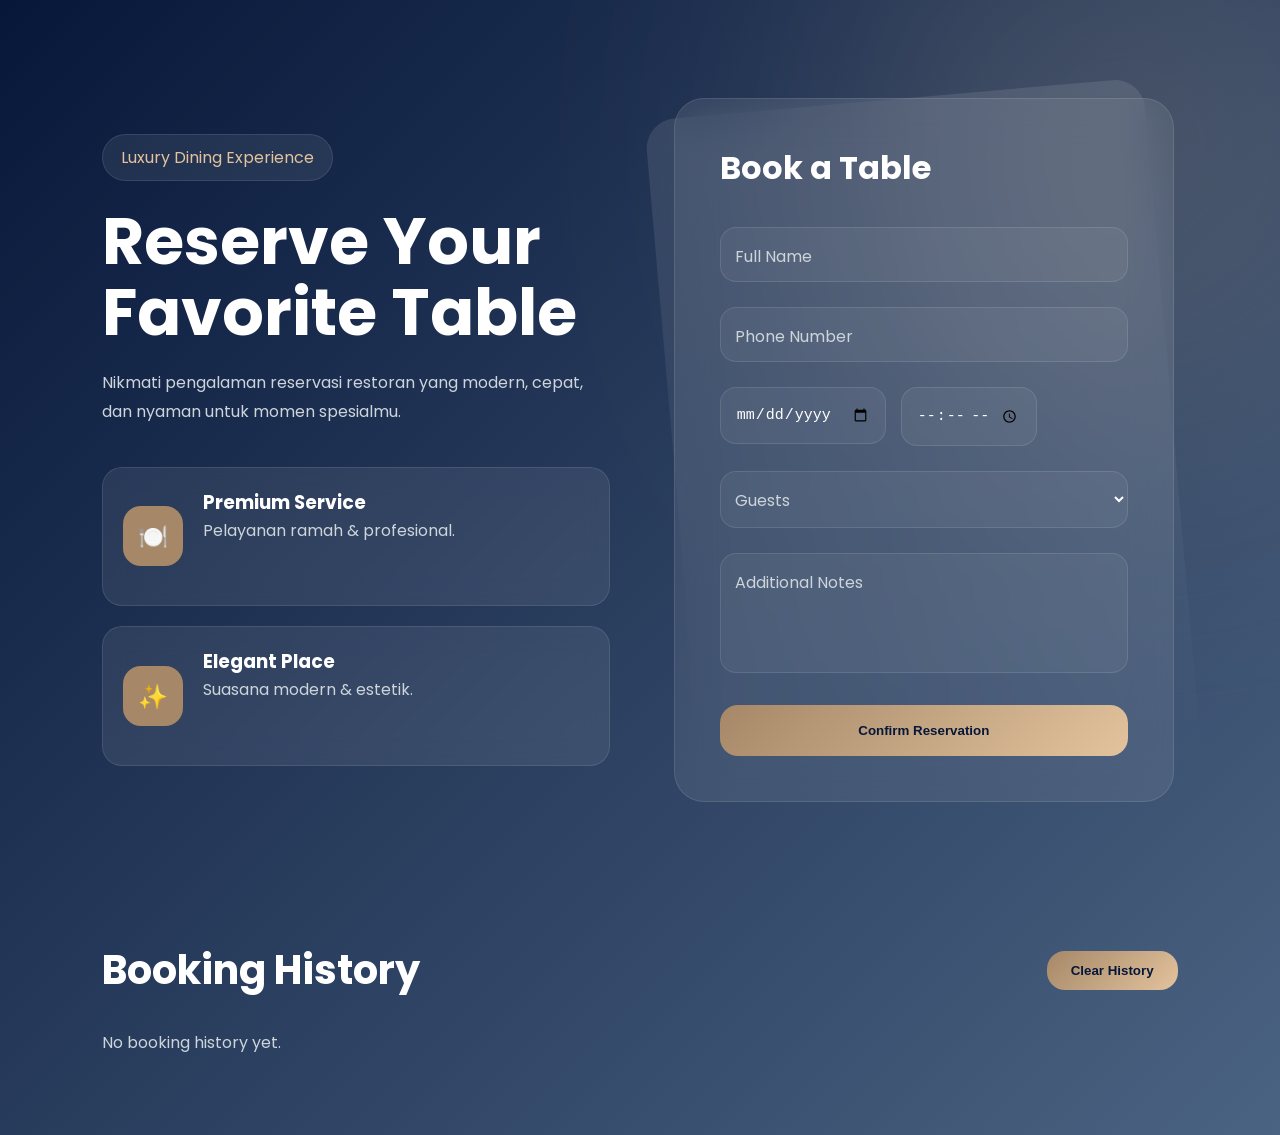
==== bookingSatwika.html @ 6aaa4e7f "Add files via upload" ====
<!DOCTYPE html>
<html lang="id">
<head>
  <meta charset="UTF-8" />
  <meta name="viewport" content="width=device-width, initial-scale=1.0"/>
  <title>Restaurant Booking</title>

  <link rel="stylesheet" href="styleSatwika.css">

  <link rel="preconnect" href="https://fonts.googleapis.com">
  <link rel="preconnect" href="https://fonts.gstatic.com" crossorigin>

  <link href="https://fonts.googleapis.com/css2?family=Poppins:wght@300;400;500;600;700&display=swap" rel="stylesheet">
</head>
<body>

  <div class="background-blur"></div>

  <section class="booking-section">

    <!-- LEFT CONTENT -->
    <div class="booking-info">

      <span class="tag">Luxury Dining Experience</span>

      <h1>
        Reserve Your <br>
        Favorite Table
      </h1>

      <p>
        Nikmati pengalaman reservasi restoran yang modern,
        cepat, dan nyaman untuk momen spesialmu.
      </p>

      <div class="features">

        <div class="feature-card">
          <div class="icon">🍽️</div>

          <div>
            <h3>Premium Service</h3>
            <p>Pelayanan ramah & profesional.</p>
          </div>
        </div>

        <div class="feature-card">
          <div class="icon">✨</div>

          <div>
            <h3>Elegant Place</h3>
            <p>Suasana modern & estetik.</p>
          </div>
        </div>

      </div>
    </div>

    <!-- FORM -->
    <div class="booking-form-container">

      <div class="glass-effect"></div>

      <form class="booking-form" id="bookingForm">

        <h2>Book a Table</h2>

        <div class="input-group">
          <input type="text" id="name" required>
          <label>Full Name</label>
        </div>

        <div class="input-group">
          <input type="tel" id="phone" required>
          <label>Phone Number</label>
        </div>

        <div class="row">

          <div class="input-group">
            <input type="date" id="date" required>
          </div>

          <div class="input-group">
            <input type="time" id="time" required>
          </div>

        </div>

        <div class="input-group">

          <select id="guests" required>
            <option value="" disabled selected hidden></option>
            <option>1 Person</option>
            <option>2 People</option>
            <option>3 People</option>
            <option>4 People</option>
            <option>5+ People</option>
          </select>

          <label>Guests</label>

        </div>

        <div class="input-group">
          <textarea id="notes" required></textarea>
          <label>Additional Notes</label>
        </div>

        <button type="submit" class="booking-btn">
          Confirm Reservation
        </button>

        <div class="success-message" id="successMessage">
          Reservation Successfully Sent ✨
        </div>

      </form>
    </div>

  </section>

  <!-- HISTORY -->
  <section class="history-section">

    <div class="history-header">

      <h2>Booking History</h2>

      <button id="clearHistory">
        Clear History
      </button>

    </div>

    <div class="history-container" id="bookingHistory">

      <p class="empty-message">
        No booking history yet.
      </p>

    </div>

  </section>

  <script src="jsSatwika.js"></script>

</body>
</html>
---- styleSatwika.css ----
*{
  margin:0;
  padding:0;
  box-sizing:border-box;
}

body{
  font-family:'Poppins',sans-serif;
  background:linear-gradient(135deg,#071739,#4B6382);
  min-height:100vh;
  overflow-x:hidden;
  color:white;
  position:relative;
}

/* BLUR */
.background-blur{
  position:absolute;
  width:500px;
  height:500px;
  background:#E3C39D;
  border-radius:50%;
  filter:blur(160px);
  opacity:.25;
  top:-100px;
  right:-100px;
}

/* SECTION */
.booking-section{
  width:100%;
  min-height:100vh;

  display:flex;
  justify-content:center;
  align-items:center;
  gap:60px;

  padding:60px 8%;
}

/* LEFT */
.booking-info{
  flex:1;
}

.tag{
  display:inline-block;

  padding:10px 18px;

  background:rgba(255,255,255,.08);

  border:1px solid rgba(255,255,255,.1);

  border-radius:999px;

  color:#E3C39D;

  margin-bottom:25px;
}

.booking-info h1{
  font-size:65px;
  line-height:1.1;
  margin-bottom:20px;
}

.booking-info p{
  max-width:500px;
  line-height:1.8;
  color:#CDD5DB;
  margin-bottom:40px;
}

.features{
  display:flex;
  flex-direction:column;
  gap:20px;
}

.feature-card{
  display:flex;
  align-items:center;
  gap:20px;

  background:rgba(255,255,255,.08);

  border:1px solid rgba(255,255,255,.1);

  padding:20px;

  border-radius:20px;

  backdrop-filter:blur(12px);

  transition:.4s;
}

.feature-card:hover{
  transform:translateY(-5px);
}

.icon{
  width:60px;
  height:60px;

  display:flex;
  justify-content:center;
  align-items:center;

  background:#A68868;

  border-radius:18px;

  font-size:24px;
}

/* FORM */
.booking-form-container{
  flex:1;
  position:relative;
  display:flex;
  justify-content:center;
}

.glass-effect{
  position:absolute;

  width:100%;
  max-width:500px;
  height:100%;

  border-radius:30px;

  background:linear-gradient(
    180deg,
    rgba(255,255,255,.1),
    transparent
  );

  transform:rotate(-5deg);
}

.booking-form{
  width:100%;
  max-width:500px;

  background:rgba(255,255,255,.08);

  border:1px solid rgba(255,255,255,.1);

  backdrop-filter:blur(20px);

  border-radius:30px;

  padding:45px;

  position:relative;
  z-index:2;

  transition:.2s;
}

.booking-form h2{
  margin-bottom:35px;
  font-size:32px;
}

/* INPUT */
.input-group{
  position:relative;
  margin-bottom:25px;
}

.input-group input,
.input-group textarea,
.input-group select{
  width:100%;

  padding:18px 15px;

  background:rgba(255,255,255,.05);

  border:1px solid rgba(255,255,255,.1);

  border-radius:16px;

  outline:none;

  color:white;
  font-size:15px;
}

.input-group textarea{
  height:120px;
  resize:none;
}

.input-group label{
  position:absolute;
  left:15px;
  top:17px;

  color:#CDD5DB;

  pointer-events:none;

  transition:.3s;
}

.input-group input:focus + label,
.input-group input:valid + label,
.input-group textarea:focus + label,
.input-group textarea:valid + label,
.input-group select:focus + label,
.input-group select:valid + label{

  top:-10px;
  left:12px;

  padding:2px 10px;

  background:#071739;

  border-radius:20px;

  color:#E3C39D;

  font-size:12px;
}

.row{
  display:flex;
  gap:15px;
}

/* BUTTON */
.booking-btn,
#clearHistory{
  border:none;

  padding:18px;

  border-radius:18px;

  width:100%;

  cursor:pointer;

  background:linear-gradient(
    135deg,
    #A68868,
    #E3C39D
  );

  color:#071739;

  font-weight:600;

  transition:.4s;
}

.booking-btn:hover,
#clearHistory:hover{
  transform:translateY(-4px);
}

.success-message{
  margin-top:20px;

  padding:14px;

  border-radius:14px;

  text-align:center;

  background:rgba(255,255,255,.08);

  border:1px solid rgba(255,255,255,.1);

  display:none;
}

/* HISTORY */
.history-section{
  padding:40px 8% 80px;
}

.history-header{
  display:flex;
  justify-content:space-between;
  align-items:center;

  margin-bottom:30px;
}

.history-header h2{
  font-size:40px;
}

#clearHistory{
  width:auto;
  padding:12px 24px;
}

.history-container{
  display:grid;

  grid-template-columns:
  repeat(auto-fit,minmax(280px,1fr));

  gap:25px;
}

.history-card{
  background:rgba(255,255,255,.08);

  border:1px solid rgba(255,255,255,.1);

  border-radius:25px;

  backdrop-filter:blur(12px);

  padding:25px;

  transition:.4s;
}

.history-card:hover{
  transform:translateY(-6px);
}

.history-card h3{
  color:#E3C39D;
  margin-bottom:15px;
}

.history-card p{
  margin-bottom:10px;
  color:#CDD5DB;
}

.empty-message{
  color:#CDD5DB;
}

/* RESPONSIVE */
@media(max-width:992px){

  .booking-section{
    flex-direction:column;
  }

  .booking-info h1{
    font-size:48px;
  }

}

@media(max-width:600px){

  .row,
  .history-header{
    flex-direction:column;
  }

  .booking-info h1{
    font-size:38px;
  }

}
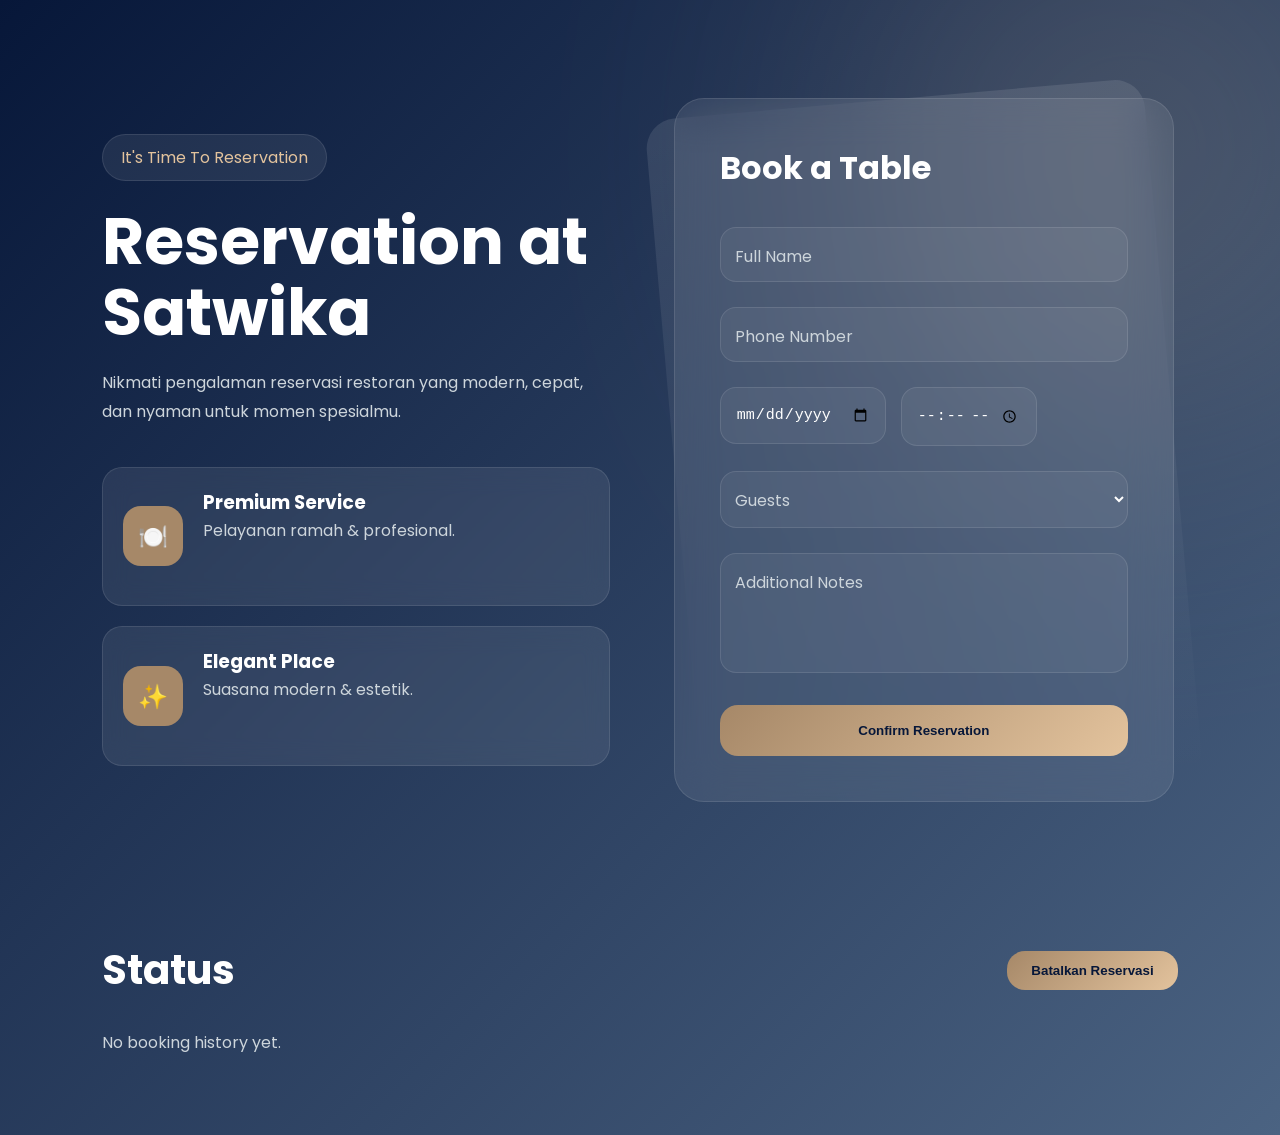
==== commit b87d7e09: "Modify booking page text and button labels Updated booking page content and labels." ====
--- a/bookingSatwika.html
+++ b/bookingSatwika.html
@@ -21,11 +21,11 @@
     <!-- LEFT CONTENT -->
     <div class="booking-info">
 
-      <span class="tag">Luxury Dining Experience</span>
+      <span class="tag">It's Time To Reservation</span>
 
       <h1>
-        Reserve Your <br>
-        Favorite Table
+        Reservation at <br>
+        Satwika
       </h1>
 
       <p>
@@ -125,10 +125,10 @@
 
     <div class="history-header">
 
-      <h2>Booking History</h2>
+      <h2>Status</h2>
 
       <button id="clearHistory">
-        Clear History
+        Batalkan Reservasi
       </button>
 
     </div>
@@ -146,4 +146,4 @@
   <script src="jsSatwika.js"></script>
 
 </body>
-</html>+</html>
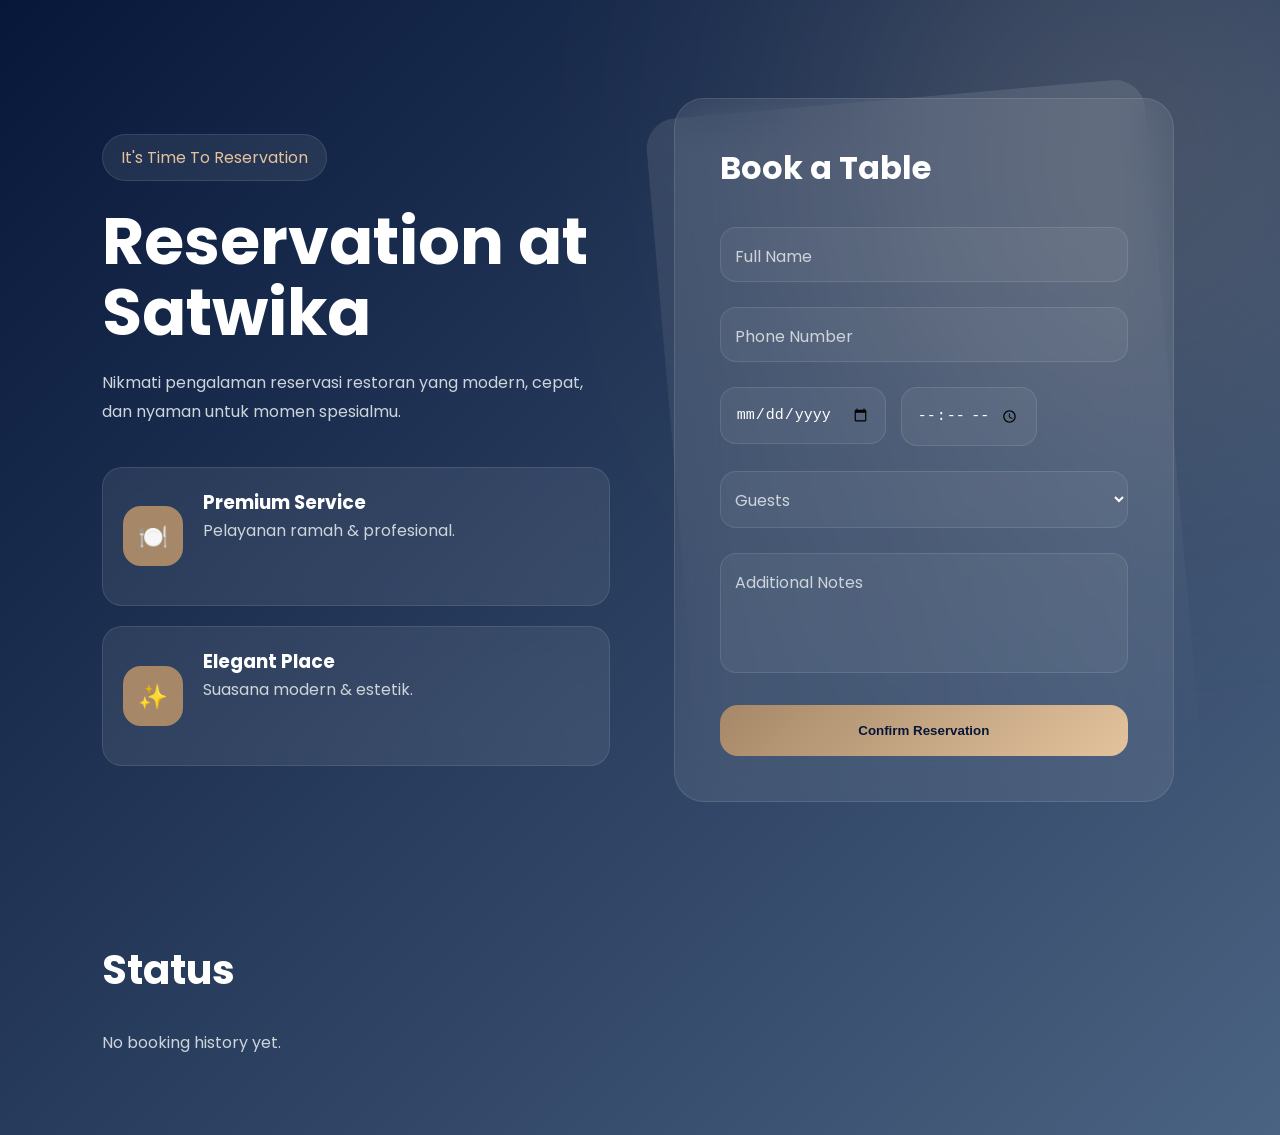
==== commit 6dda4c7c: "Update bookingSatwika.html" ====
--- a/bookingSatwika.html
+++ b/bookingSatwika.html
@@ -88,14 +88,20 @@
         </div>
 
         <div class="input-group">
-
+          
           <select id="guests" required>
             <option value="" disabled selected hidden></option>
-            <option>1 Person</option>
-            <option>2 People</option>
-            <option>3 People</option>
-            <option>4 People</option>
-            <option>5+ People</option>
+            <option value="1">1 Person</option>
+            <option value="2">2 People</option>
+            <option value="3">3 People</option>
+            <option value="4">4 People</option>
+            <option value="5">5 People</option>
+            <option value="6">6 People</option>
+            <option value="7">7 People</option>
+            <option value="8">8 People</option>
+            <option value="9">9 People</option>
+            <option value="10">10 People</option>
+            <option value="11">11+ People</option>
           </select>
 
           <label>Guests</label>
@@ -127,10 +133,6 @@
 
       <h2>Status</h2>
 
-      <button id="clearHistory">
-        Batalkan Reservasi
-      </button>
-
     </div>
 
     <div class="history-container" id="bookingHistory">
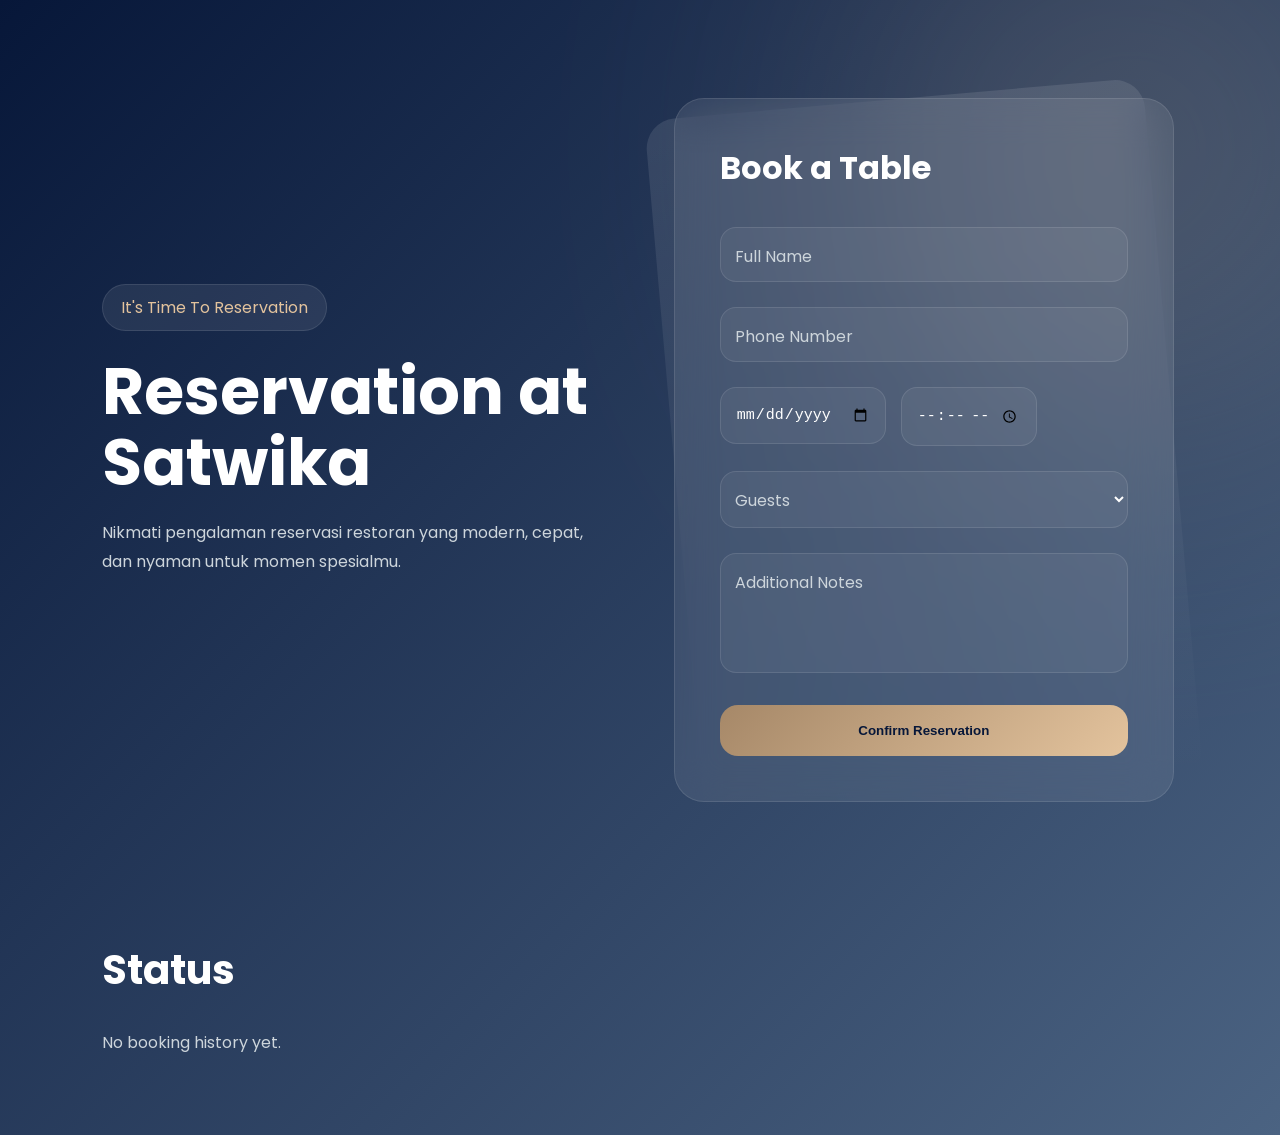
==== commit 0a66c82d: "Update bookingSatwika.html" ====
--- a/bookingSatwika.html
+++ b/bookingSatwika.html
@@ -33,27 +33,6 @@
         cepat, dan nyaman untuk momen spesialmu.
       </p>
 
-      <div class="features">
-
-        <div class="feature-card">
-          <div class="icon">🍽️</div>
-
-          <div>
-            <h3>Premium Service</h3>
-            <p>Pelayanan ramah & profesional.</p>
-          </div>
-        </div>
-
-        <div class="feature-card">
-          <div class="icon">✨</div>
-
-          <div>
-            <h3>Elegant Place</h3>
-            <p>Suasana modern & estetik.</p>
-          </div>
-        </div>
-
-      </div>
     </div>
 
     <!-- FORM -->
--- a/styleSatwika.css
+++ b/styleSatwika.css
@@ -73,49 +73,6 @@
   margin-bottom:40px;
 }
 
-.features{
-  display:flex;
-  flex-direction:column;
-  gap:20px;
-}
-
-.feature-card{
-  display:flex;
-  align-items:center;
-  gap:20px;
-
-  background:rgba(255,255,255,.08);
-
-  border:1px solid rgba(255,255,255,.1);
-
-  padding:20px;
-
-  border-radius:20px;
-
-  backdrop-filter:blur(12px);
-
-  transition:.4s;
-}
-
-.feature-card:hover{
-  transform:translateY(-5px);
-}
-
-.icon{
-  width:60px;
-  height:60px;
-
-  display:flex;
-  justify-content:center;
-  align-items:center;
-
-  background:#A68868;
-
-  border-radius:18px;
-
-  font-size:24px;
-}
-
 /* FORM */
 .booking-form-container{
   flex:1;
@@ -176,6 +133,7 @@
 .input-group input,
 .input-group textarea,
 .input-group select{
+
   width:100%;
 
   padding:18px 15px;
@@ -190,6 +148,25 @@
 
   color:white;
   font-size:15px;
+}
+
+.input-group select{
+  cursor:pointer;
+  color:white;
+}
+
+.input-group select:focus{
+  color:black;
+}
+
+.input-group select option{
+  background:white;
+  color:black;
+}
+
+.input-group select option:checked{
+  background:#A68868;
+  color:#071739;
 }
 
 .input-group textarea{
@@ -236,8 +213,7 @@
 }
 
 /* BUTTON */
-.booking-btn,
-#clearHistory{
+.booking-btn{
   border:none;
 
   padding:18px;
@@ -261,8 +237,7 @@
   transition:.4s;
 }
 
-.booking-btn:hover,
-#clearHistory:hover{
+.booking-btn:hover{
   transform:translateY(-4px);
 }
 
@@ -280,6 +255,37 @@
   border:1px solid rgba(255,255,255,.1);
 
   display:none;
+}
+
+.cancel-btn{
+  border:none;
+
+  padding:14px;
+
+  border-radius:14px;
+
+  width:100%;
+
+  cursor:pointer;
+
+  margin-top:15px;
+
+  background:linear-gradient(
+    135deg,
+    crimson,
+    #A68868,
+    #E3C39D
+  );
+
+  color:black;
+
+  font-weight:600;
+
+  transition:.4s;
+}
+
+.cancel-btn:hover{
+  transform:translateY(-4px);
 }
 
 /* HISTORY */
@@ -299,10 +305,6 @@
   font-size:40px;
 }
 
-#clearHistory{
-  width:auto;
-  padding:12px 24px;
-}
 
 .history-container{
   display:grid;
@@ -369,4 +371,4 @@
     font-size:38px;
   }
 
-}+}
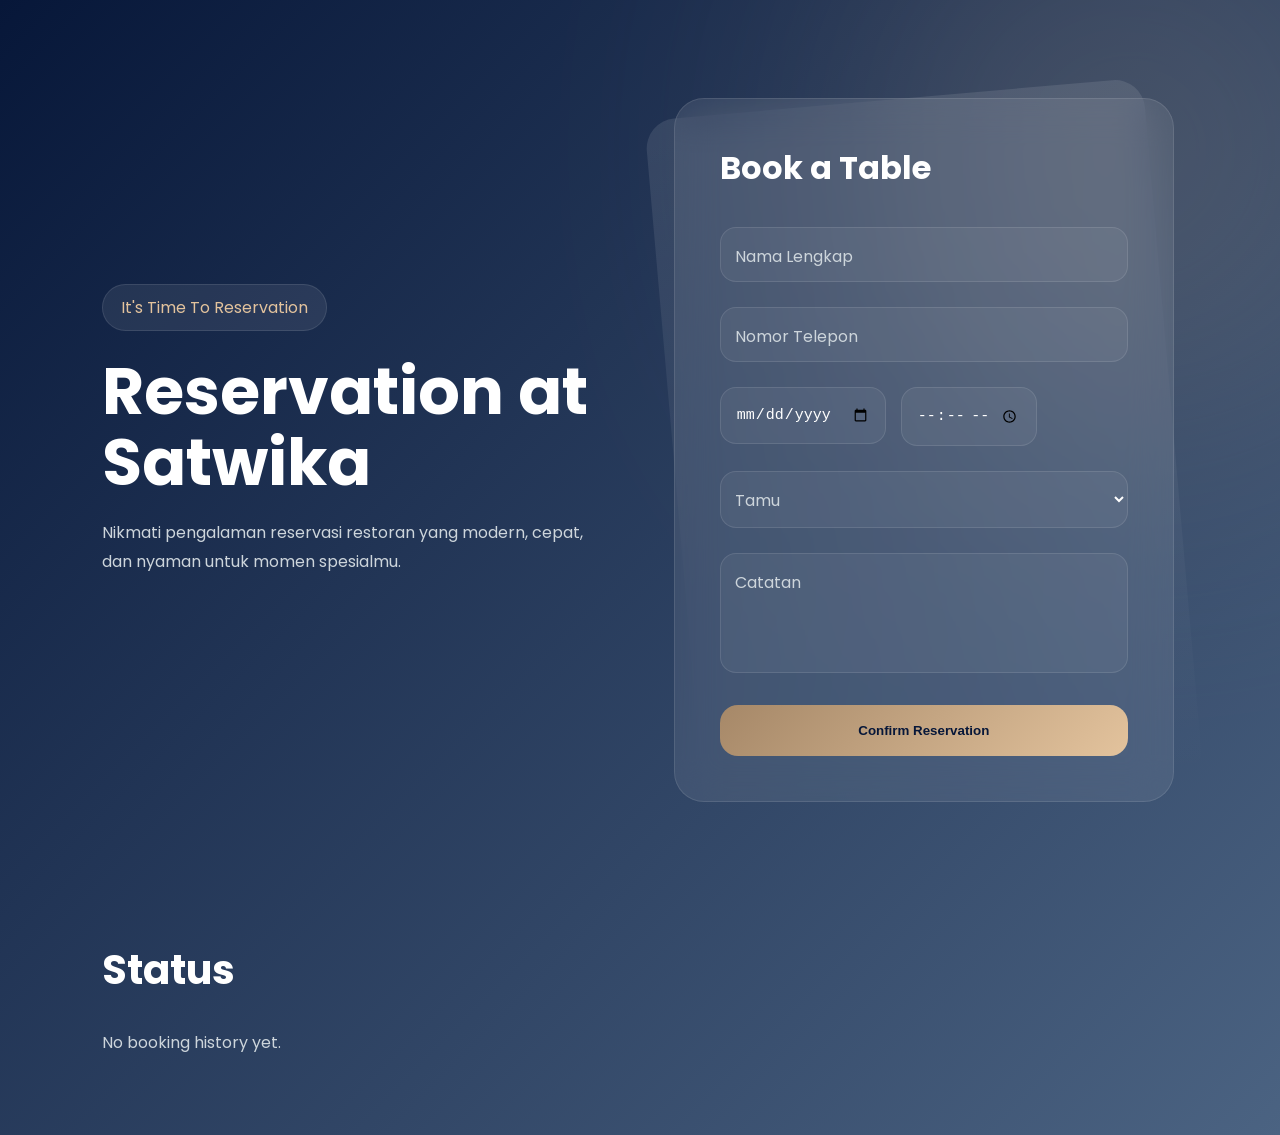
==== commit 6aefee58: "Update bookingSatwika.html" ====
--- a/bookingSatwika.html
+++ b/bookingSatwika.html
@@ -46,12 +46,12 @@
 
         <div class="input-group">
           <input type="text" id="name" required>
-          <label>Full Name</label>
+          <label>Nama Lengkap</label>
         </div>
 
         <div class="input-group">
           <input type="tel" id="phone" required>
-          <label>Phone Number</label>
+          <label>Nomor Telepon</label>
         </div>
 
         <div class="row">
@@ -83,13 +83,13 @@
             <option value="11">11+ People</option>
           </select>
 
-          <label>Guests</label>
+          <label>Tamu</label>
 
         </div>
 
         <div class="input-group">
           <textarea id="notes" required></textarea>
-          <label>Additional Notes</label>
+          <label>Catatan</label>
         </div>
 
         <button type="submit" class="booking-btn">
@@ -97,7 +97,7 @@
         </button>
 
         <div class="success-message" id="successMessage">
-          Reservation Successfully Sent ✨
+          Reservasi berhasil ✨
         </div>
 
       </form>
@@ -117,7 +117,7 @@
     <div class="history-container" id="bookingHistory">
 
       <p class="empty-message">
-        No booking history yet.
+        Belum ada riwayat booking.
       </p>
 
     </div>
--- a/styleSatwika.css
+++ b/styleSatwika.css
@@ -213,7 +213,8 @@
 }
 
 /* BUTTON */
-.booking-btn{
+.booking-btn,
+.cancel-btn{
   border:none;
 
   padding:18px;
@@ -228,19 +229,27 @@
     135deg,
     #A68868,
     #E3C39D
-  );
-
-  color:#071739;
+  ) !important;
+
+  color:#071739 !important;
 
   font-weight:600;
 
   transition:.4s;
 }
 
-.booking-btn:hover{
+.booking-btn:hover,
+.cancel-btn:hover{
   transform:translateY(-4px);
 }
 
+.cancel-btn{
+  margin-top:15px;
+}
+
+.cancel-btn{
+  margin-top:15px;
+}
 .success-message{
   margin-top:20px;
 
@@ -255,37 +264,6 @@
   border:1px solid rgba(255,255,255,.1);
 
   display:none;
-}
-
-.cancel-btn{
-  border:none;
-
-  padding:14px;
-
-  border-radius:14px;
-
-  width:100%;
-
-  cursor:pointer;
-
-  margin-top:15px;
-
-  background:linear-gradient(
-    135deg,
-    crimson,
-    #A68868,
-    #E3C39D
-  );
-
-  color:black;
-
-  font-weight:600;
-
-  transition:.4s;
-}
-
-.cancel-btn:hover{
-  transform:translateY(-4px);
 }
 
 /* HISTORY */
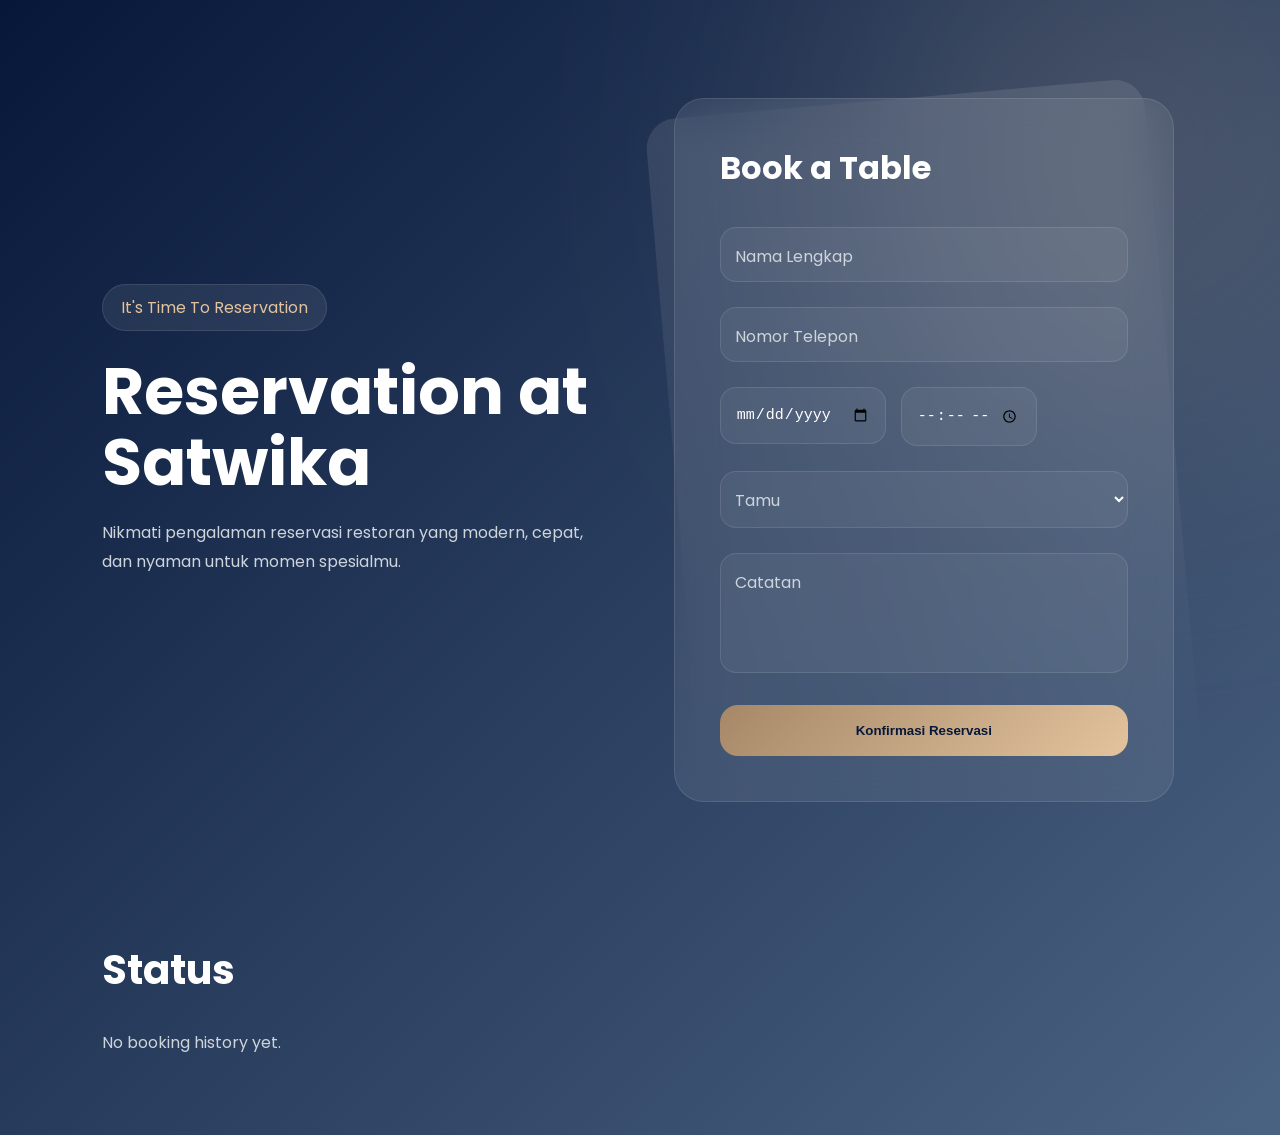
==== commit 489f1c58: "Update bookingSatwika.html" ====
--- a/bookingSatwika.html
+++ b/bookingSatwika.html
@@ -70,17 +70,17 @@
           
           <select id="guests" required>
             <option value="" disabled selected hidden></option>
-            <option value="1">1 Person</option>
-            <option value="2">2 People</option>
-            <option value="3">3 People</option>
-            <option value="4">4 People</option>
-            <option value="5">5 People</option>
-            <option value="6">6 People</option>
-            <option value="7">7 People</option>
-            <option value="8">8 People</option>
-            <option value="9">9 People</option>
-            <option value="10">10 People</option>
-            <option value="11">11+ People</option>
+            <option value="1">1 orang</option>
+            <option value="2">2 orang</option>
+            <option value="3">3 orang</option>
+            <option value="4">4 orang</option>
+            <option value="5">5 orang</option>
+            <option value="6">6 orang</option>
+            <option value="7">7 orang</option>
+            <option value="8">8 orang</option>
+            <option value="9">9 orang</option>
+            <option value="10">10 orang</option>
+            <option value="11">11+ orang</option>
           </select>
 
           <label>Tamu</label>
@@ -93,7 +93,7 @@
         </div>
 
         <button type="submit" class="booking-btn">
-          Confirm Reservation
+          Konfirmasi Reservasi
         </button>
 
         <div class="success-message" id="successMessage">
@@ -117,7 +117,7 @@
     <div class="history-container" id="bookingHistory">
 
       <p class="empty-message">
-        Belum ada riwayat booking.
+        Belum ada riwayat booking
       </p>
 
     </div>
